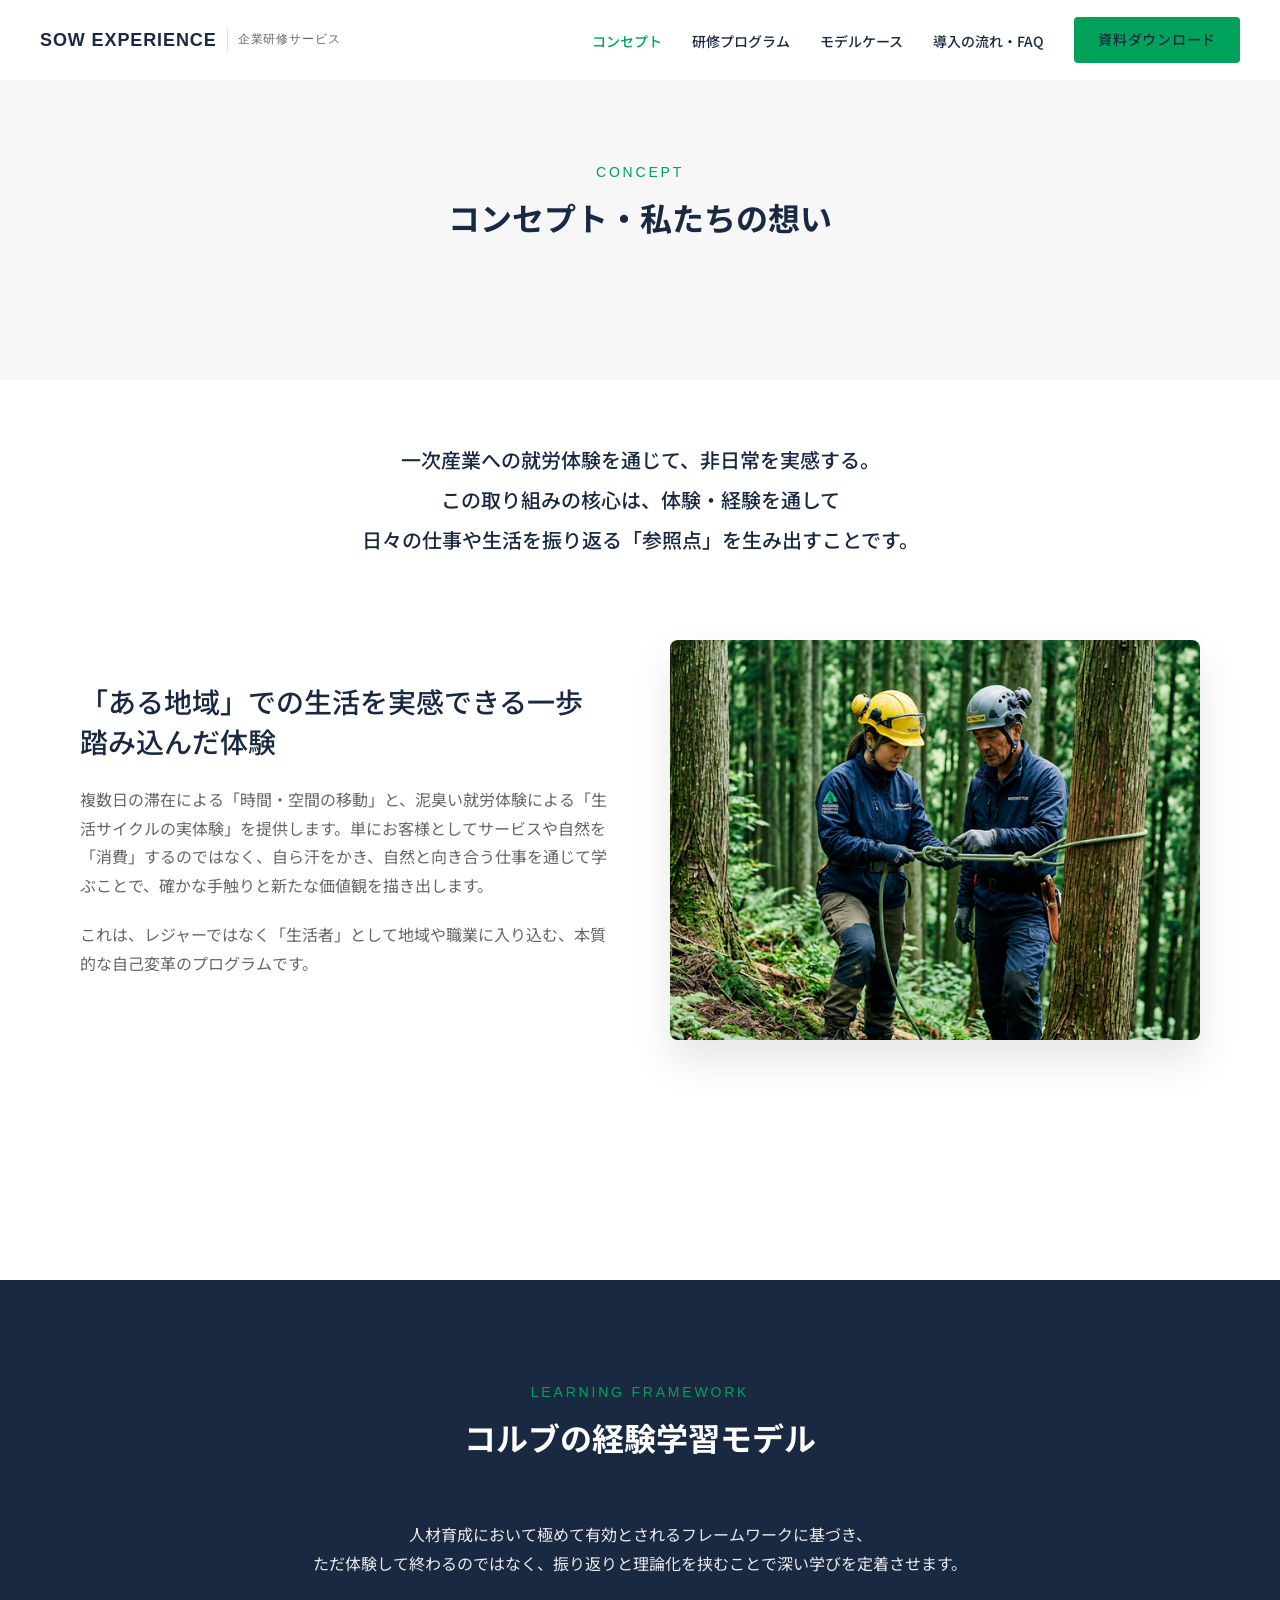
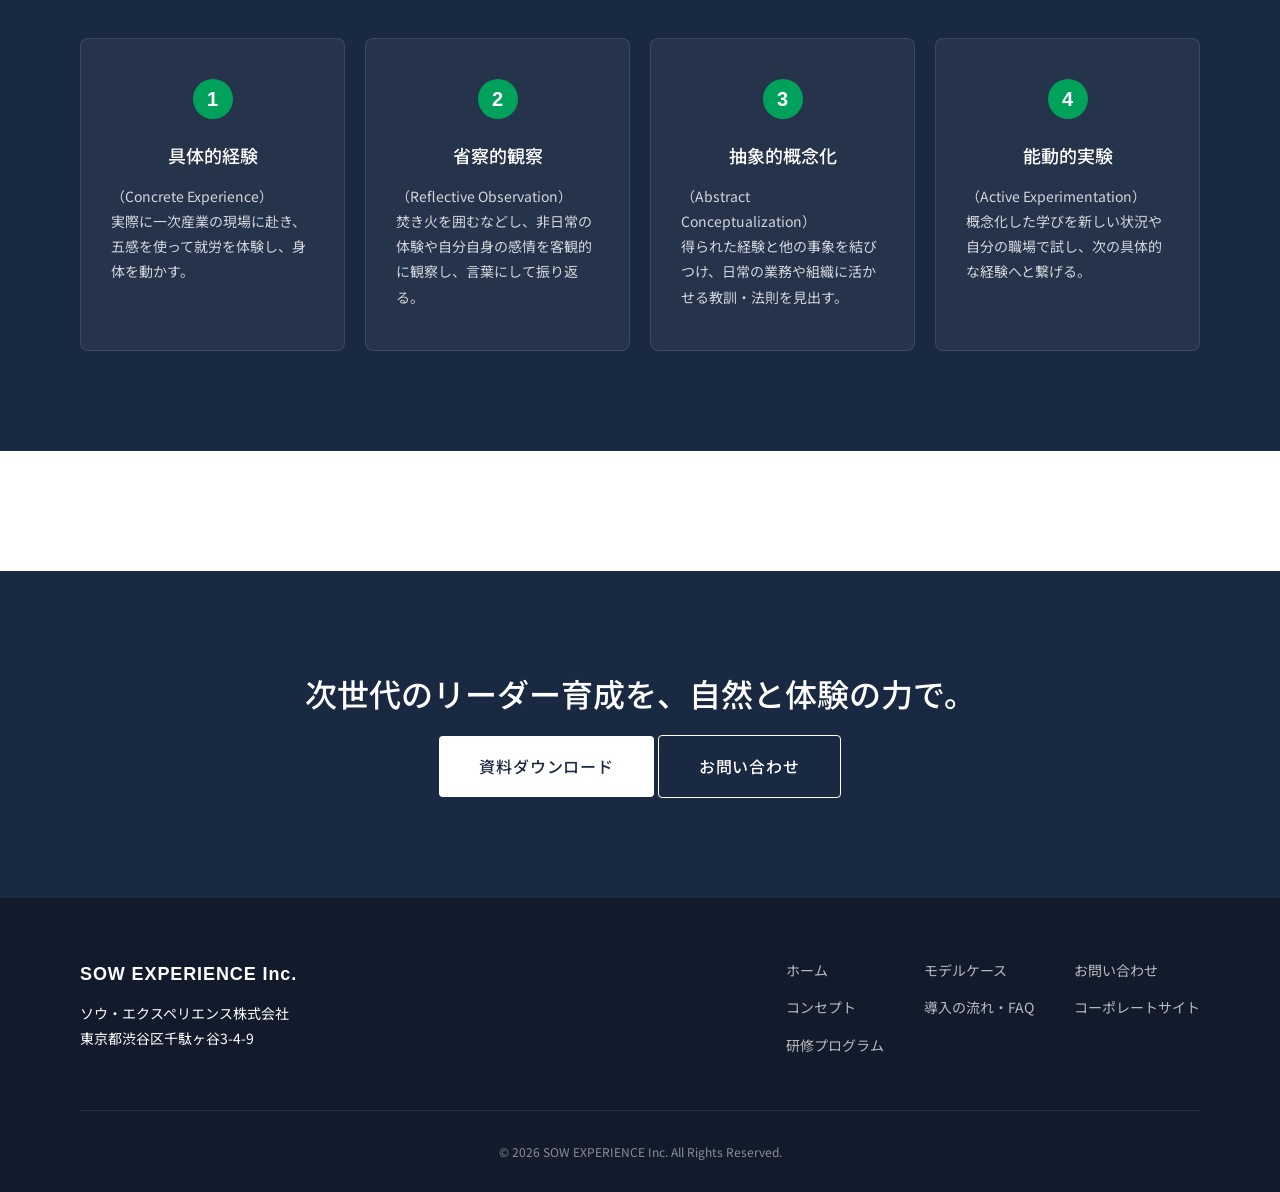
==== corporate-training-site/concept.html @ 16fe9d67 "Add website files properly" ====
<!DOCTYPE html>
<html lang="ja">

<head>
    <meta charset="UTF-8">
    <meta name="viewport" content="width=device-width, initial-scale=1.0">
    <title>コンセプト・私たちの想い｜SOW EXPERIENCE 企業研修</title>
    <link href="https://fonts.googleapis.com/css2?family=Noto+Sans+JP:wght@400;500;700&display=swap" rel="stylesheet">
    <link rel="stylesheet" href="css/style.css">
    <link rel="stylesheet" href="css/concept.css">
</head>

<body>

    <header class="header">
        <div class="header-container">
            <a href="index.html" class="logo">
                SOW EXPERIENCE <span>企業研修サービス</span>
            </a>
            <nav>
                <ul class="nav-links">
                    <li><a href="concept.html" style="color: var(--accent-color);">コンセプト</a></li>
                    <li><a href="program.html">研修プログラム</a></li>
                    <li><a href="modelcase.html">モデルケース</a></li>
                    <li><a href="flow.html">導入の流れ・FAQ</a></li>
                    <li class="header-cta"><a href="contact.html" class="btn btn-primary">資料ダウンロード</a></li>
                </ul>
            </nav>
        </div>
    </header>

    <main>
        <section class="page-header">
            <div class="container">
                <div class="section-title">
                    <span class="en">Concept</span>
                    <h1 class="ja">コンセプト・私たちの想い</h1>
                </div>
            </div>
        </section>

        <section class="section-padding" style="padding-top: 60px;">
            <div class="container">
                <p class="concept-intro">
                    一次産業への就労体験を通じて、非日常を実感する。<br>
                    この取り組みの核心は、体験・経験を通して<br>
                    日々の仕事や生活を振り返る「参照点」を生み出すことです。
                </p>

                <div class="concept-section">
                    <div class="concept-image">
                        <!-- Placeholder concept image -->
                        <div
                            style="background-image: url('images/program-forestry.jpg'); background-size: cover; background-position: center; height: 400px; width: 100%;">
                        </div>
                    </div>
                    <div class="concept-text">
                        <h3>「ある地域」での生活を実感できる一歩踏み込んだ体験</h3>
                        <p>複数日の滞在による「時間・空間の移動」と、泥臭い就労体験による「生活サイクルの実体験」を提供します。単にお客様としてサービスや自然を「消費」するのではなく、自ら汗をかき、自然と向き合う仕事を通じて学ぶことで、確かな手触りと新たな価値観を描き出します。
                        </p>
                        <p>これは、レジャーではなく「生活者」として地域や職業に入り込む、本質的な自己変革のプログラムです。</p>
                    </div>
                </div>
            </div>
        </section>

        <section class="learning-model">
            <div class="container">
                <div class="section-title">
                    <span class="en">Learning Framework</span>
                    <h2 class="ja">コルブの経験学習モデル</h2>
                </div>
                <p style="text-align: center; max-width: 800px; margin: 0 auto; opacity: 0.9;">
                    人材育成において極めて有効とされるフレームワークに基づき、<br>
                    ただ体験して終わるのではなく、振り返りと理論化を挟むことで深い学びを定着させます。
                </p>

                <div class="model-steps">
                    <div class="model-step">
                        <span class="model-step-num">1</span>
                        <h4>具体的経験</h4>
                        <p>（Concrete Experience）<br>実際に一次産業の現場に赴き、五感を使って就労を体験し、身体を動かす。</p>
                    </div>
                    <div class="model-step">
                        <span class="model-step-num">2</span>
                        <h4>省察的観察</h4>
                        <p>（Reflective Observation）<br>焚き火を囲むなどし、非日常の体験や自分自身の感情を客観的に観察し、言葉にして振り返る。</p>
                    </div>
                    <div class="model-step">
                        <span class="model-step-num">3</span>
                        <h4>抽象的概念化</h4>
                        <p>（Abstract Conceptualization）<br>得られた経験と他の事象を結びつけ、日常の業務や組織に活かせる教訓・法則を見出す。</p>
                    </div>
                    <div class="model-step">
                        <span class="model-step-num">4</span>
                        <h4>能動的実験</h4>
                        <p>（Active Experimentation）<br>概念化した学びを新しい状況や自分の職場で試し、次の具体的な経験へと繋げる。</p>
                    </div>
                </div>
            </div>
        </section>

        <section class="contact-cta">
            <div class="container">
                <h2>次世代のリーダー育成を、自然と体験の力で。</h2>
                <div class="hero-cta">
                    <a href="contact.html" class="btn btn-primary"
                        style="background-color: var(--white); color: var(--primary-color);">資料ダウンロード</a>
                    <a href="contact.html" class="btn btn-outline" style="border-color: white; color: white;">お問い合わせ</a>
                </div>
            </div>
        </section>
    </main>

    <footer class="footer">
        <div class="container">
            <div class="footer-inner">
                <div class="footer-brand">
                    <div class="footer-logo">SOW EXPERIENCE Inc.</div>
                    <p>ソウ・エクスペリエンス株式会社<br>東京都渋谷区千駄ヶ谷3-4-9</p>
                </div>
                <div class="footer-links">
                    <ul>
                        <li><a href="index.html">ホーム</a></li>
                        <li><a href="concept.html">コンセプト</a></li>
                        <li><a href="program.html">研修プログラム</a></li>
                    </ul>
                    <ul>
                        <li><a href="modelcase.html">モデルケース</a></li>
                        <li><a href="flow.html">導入の流れ・FAQ</a></li>
                    </ul>
                    <ul>
                        <li><a href="contact.html">お問い合わせ</a></li>
                        <li><a href="https://corporate.sowxp.co.jp/" target="_blank">コーポレートサイト</a></li>
                    </ul>
                </div>
            </div>
            <div class="copyright">
                &copy; 2026 SOW EXPERIENCE Inc. All Rights Reserved.
            </div>
        </div>
    </footer>

</body>

</html>
---- corporate-training-site/css/style.css ----
/* Reset and Base Styles */
* {
    margin: 0;
    padding: 0;
    box-sizing: border-box;
}

:root {
    --primary-color: #1a2942; /* Navy */
    --accent-color: #00a25b;  /* Green */
    --bg-color: #ffffff;
    --bg-alt-color: #f7f7f7;
    --text-color: #333333;
    --text-light: #666666;
    --white: #ffffff;
    --font-heading: 'Noto Sans JP', sans-serif;
    --font-body: 'Noto Sans JP', sans-serif;
    --font-en: 'Acumin Pro', 'Helvetica Neue', Helvetica, Arial, sans-serif; /* Fallback sans-serif */
}

body {
    font-family: var(--font-body);
    color: var(--text-color);
    background-color: var(--bg-color);
    line-height: 1.8;
    font-size: 16px;
    -webkit-font-smoothing: antialiased;
}

h1, h2, h3, h4, h5, h6 {
    font-family: var(--font-heading);
    color: var(--primary-color);
    line-height: 1.4;
    font-weight: 500;
}

a {
    color: var(--accent-color);
    text-decoration: none;
    transition: color 0.3s ease, opacity 0.3s ease;
}

a:hover {
    opacity: 0.8;
}

img {
    max-width: 100%;
    height: auto;
    display: block;
}

/* Layout Utilities */
.container {
    width: 100%;
    max-width: 1200px;
    margin: 0 auto;
    padding: 0 40px;
}

.section-padding {
    padding: 120px 0;
}

@media (max-width: 768px) {
    .section-padding {
        padding: 80px 0;
    }
    .container {
        padding: 0 20px;
    }
}

/* Typography Utilities */
.section-title {
    text-align: center;
    margin-bottom: 60px;
}

.section-title .en {
    display: block;
    font-family: var(--font-en);
    color: var(--accent-color);
    font-size: 14px;
    letter-spacing: 0.2em;
    margin-bottom: 10px;
    text-transform: uppercase;
}

.section-title .ja {
    font-size: 32px;
    font-weight: 700;
}

/* Buttons */
.btn {
    display: inline-flex;
    align-items: center;
    justify-content: center;
    padding: 16px 40px;
    border-radius: 4px;
    font-weight: 500;
    text-align: center;
    cursor: pointer;
    transition: all 0.3s ease;
    border: none;
    font-size: 16px;
    letter-spacing: 0.05em;
}

.btn-primary {
    background-color: var(--accent-color);
    color: var(--white);
}

.btn-primary:hover {
    background-color: #008f50;
    color: var(--white);
    transform: translateY(-2px);
    box-shadow: 0 4px 12px rgba(0, 162, 91, 0.2);
}

.btn-outline {
    background-color: transparent;
    border: 1px solid var(--primary-color);
    color: var(--primary-color);
}

.btn-outline:hover {
    background-color: var(--primary-color);
    color: var(--white);
}

/* Header */
.header {
    position: fixed;
    top: 0;
    left: 0;
    width: 100%;
    background-color: rgba(255, 255, 255, 0.95);
    backdrop-filter: blur(10px);
    z-index: 100;
    border-bottom: 1px solid rgba(0,0,0,0.05);
    transition: all 0.3s ease;
}

.header-container {
    display: flex;
    justify-content: space-between;
    align-items: center;
    height: 80px;
    padding: 0 40px;
    max-width: 1400px;
    margin: 0 auto;
}

.logo {
    display: flex;
    align-items: center;
    font-family: var(--font-en);
    font-size: 18px;
    font-weight: 700;
    color: var(--primary-color);
    letter-spacing: 0.05em;
}

.logo span {
    font-size: 12px;
    font-weight: normal;
    margin-left: 10px;
    color: var(--text-light);
    border-left: 1px solid #ddd;
    padding-left: 10px;
}

.nav-links {
    display: flex;
    gap: 30px;
    list-style: none;
    align-items: center;
}

.nav-links a {
    color: var(--primary-color);
    font-size: 14px;
    font-weight: 500;
}

.nav-links a:hover {
    color: var(--accent-color);
}

.header-cta .btn {
    padding: 10px 24px;
    font-size: 14px;
}

/* Contact CTA Section (Pre-Footer) */
.contact-cta {
    background-color: var(--primary-color);
    color: var(--white);
    text-align: center;
    padding: 100px 0;
}

.contact-cta h2 {
    color: var(--white);
    font-size: 32px;
    margin-bottom: 20px;
}

.contact-cta p {
    font-size: 16px;
    margin-bottom: 40px;
    opacity: 0.9;
}

/* Footer */
.footer {
    background-color: #111b2b;
    color: var(--white);
    padding: 60px 0 30px;
    font-size: 14px;
}

.footer-inner {
    display: flex;
    justify-content: space-between;
    margin-bottom: 40px;
}

.footer-logo {
    font-family: var(--font-en);
    font-size: 18px;
    font-weight: 700;
    letter-spacing: 0.05em;
    margin-bottom: 10px;
}

.footer-links {
    display: flex;
    gap: 40px;
}

.footer-links ul {
    list-style: none;
}

.footer-links li {
    margin-bottom: 12px;
}

.footer-links a {
    color: rgba(255,255,255,0.7);
}

.footer-links a:hover {
    color: var(--white);
}

.copyright {
    text-align: center;
    color: rgba(255,255,255,0.5);
    border-top: 1px solid rgba(255,255,255,0.1);
    padding-top: 30px;
    font-size: 12px;
}
---- corporate-training-site/css/concept.css ----
/* Concept Page Specific Styles */

.page-header {
    padding: 160px 0 80px;
    background-color: var(--bg-alt-color);
    text-align: center;
}

.concept-intro {
    font-size: 20px;
    font-weight: 500;
    line-height: 2;
    margin-bottom: 80px;
    text-align: center;
    color: var(--primary-color);
}

.concept-section {
    display: flex;
    align-items: center;
    gap: 60px;
    margin-bottom: 120px;
}

.concept-section:nth-child(even) {
    flex-direction: row-reverse;
}

.concept-text {
    flex: 1;
}

.concept-text h3 {
    font-size: 28px;
    margin-bottom: 24px;
    color: var(--primary-color);
}

.concept-text p {
    font-size: 16px;
    color: var(--text-light);
    margin-bottom: 20px;
}

.concept-image {
    flex: 1;
    border-radius: 8px;
    overflow: hidden;
    box-shadow: 0 20px 40px rgba(0, 0, 0, 0.1);
}

.concept-image img {
    width: 100%;
    height: auto;
    object-fit: cover;
}

/* Learning Model */
.learning-model {
    background-color: var(--primary-color);
    color: var(--white);
    padding: 100px 0;
    margin-bottom: 120px;
}

.learning-model .section-title h2 {
    color: var(--white);
}

.learning-model .section-title .en {
    color: var(--accent-color);
}

.model-steps {
    display: grid;
    grid-template-columns: repeat(4, 1fr);
    gap: 20px;
    margin-top: 60px;
}

.model-step {
    background-color: rgba(255, 255, 255, 0.05);
    padding: 40px 30px;
    border-radius: 8px;
    text-align: center;
    position: relative;
    border: 1px solid rgba(255, 255, 255, 0.1);
}

.model-step-num {
    display: inline-flex;
    align-items: center;
    justify-content: center;
    width: 40px;
    height: 40px;
    background-color: var(--accent-color);
    color: var(--white);
    border-radius: 50%;
    font-size: 20px;
    font-weight: 700;
    font-family: var(--font-en);
    margin-bottom: 24px;
}

.model-step h4 {
    color: var(--white);
    font-size: 18px;
    margin-bottom: 16px;
}

.model-step p {
    font-size: 14px;
    color: rgba(255, 255, 255, 0.8);
    text-align: left;
}

@media (max-width: 992px) {

    .concept-section,
    .concept-section:nth-child(even) {
        flex-direction: column;
        gap: 40px;
    }

    .model-steps {
        grid-template-columns: repeat(2, 1fr);
    }
}

@media (max-width: 768px) {
    .model-steps {
        grid-template-columns: 1fr;
    }

    .concept-text h3 {
        font-size: 24px;
    }
}
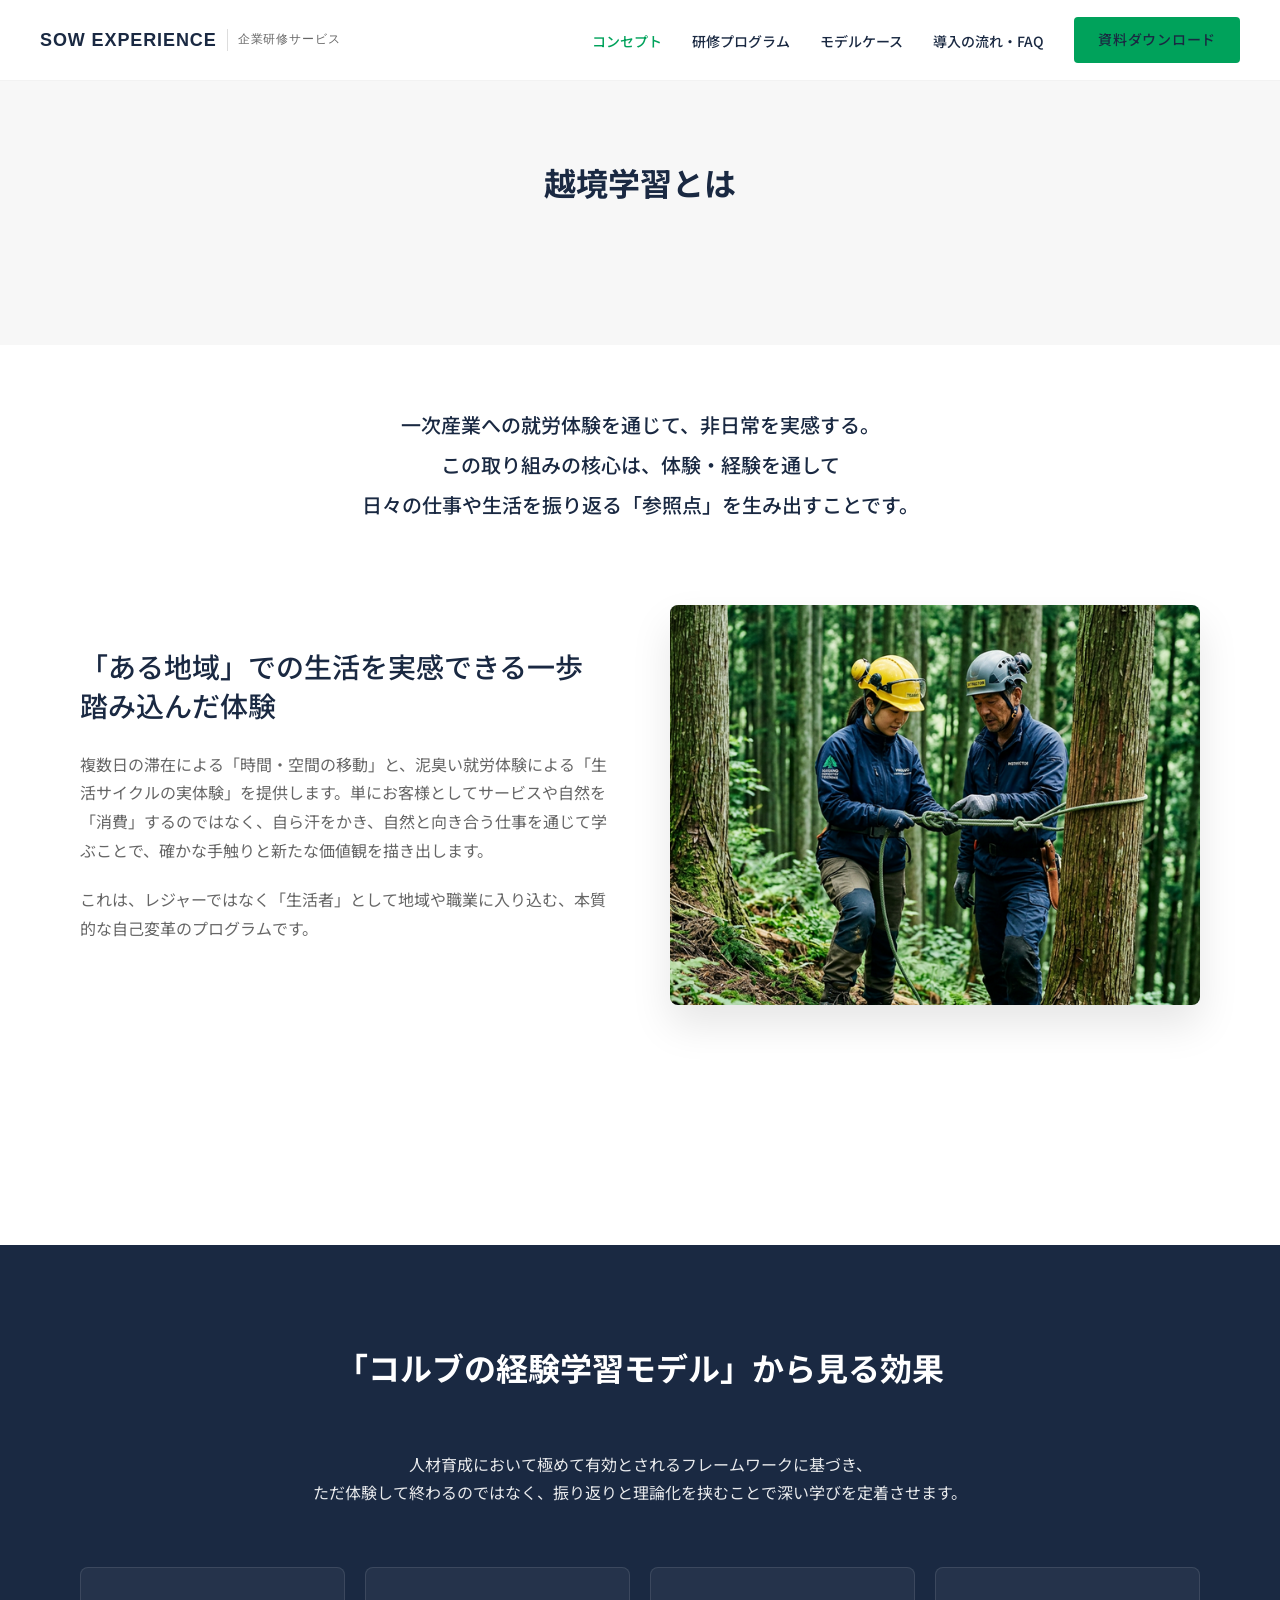
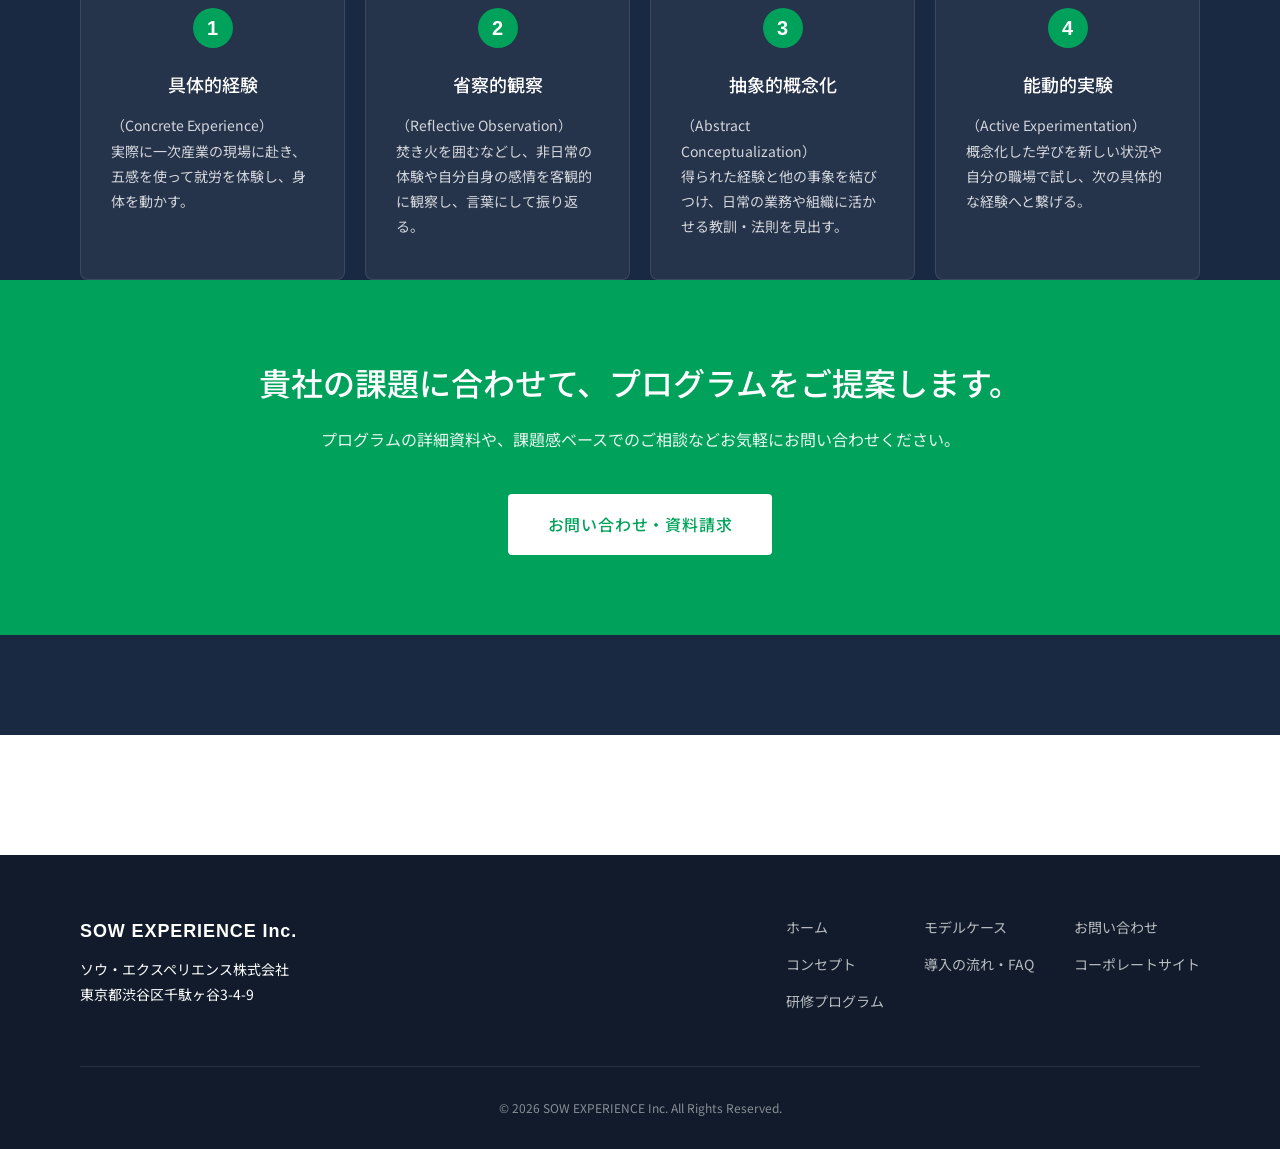
==== commit 17168e41: "Apply detailed text and UI design fixes" ====
--- a/corporate-training-site/concept.html
+++ b/corporate-training-site/concept.html
@@ -33,8 +33,7 @@
         <section class="page-header">
             <div class="container">
                 <div class="section-title">
-                    <span class="en">Concept</span>
-                    <h1 class="ja">コンセプト・私たちの想い</h1>
+                    <h1 class="ja">越境学習とは</h1>
                 </div>
             </div>
         </section>
@@ -67,8 +66,7 @@
         <section class="learning-model">
             <div class="container">
                 <div class="section-title">
-                    <span class="en">Learning Framework</span>
-                    <h2 class="ja">コルブの経験学習モデル</h2>
+                    <h2 class="ja">「コルブの経験学習モデル」から見る効果</h2>
                 </div>
                 <p style="text-align: center; max-width: 800px; margin: 0 auto; opacity: 0.9;">
                     人材育成において極めて有効とされるフレームワークに基づき、<br>
@@ -98,18 +96,17 @@
                     </div>
                 </div>
             </div>
-        </section>
-
-        <section class="contact-cta">
-            <div class="container">
-                <h2>次世代のリーダー育成を、自然と体験の力で。</h2>
-                <div class="hero-cta">
-                    <a href="contact.html" class="btn btn-primary"
-                        style="background-color: var(--white); color: var(--primary-color);">資料ダウンロード</a>
-                    <a href="contact.html" class="btn btn-outline" style="border-color: white; color: white;">お問い合わせ</a>
+            <!-- Global Contact CTA -->
+            <section class="contact-cta">
+                <div class="container">
+                    <h2>貴社の課題に合わせて、プログラムをご提案します。</h2>
+                    <p>プログラムの詳細資料や、課題感ベースでのご相談などお気軽にお問い合わせください。</p>
+                    <div class="hero-cta">
+                        <a href="contact.html" class="btn btn-primary"
+                            style="background-color: var(--white); color: var(--accent-color);">お問い合わせ・資料請求</a>
+                    </div>
                 </div>
-            </div>
-        </section>
+            </section>
     </main>
 
     <footer class="footer">
--- a/corporate-training-site/css/style.css
+++ b/corporate-training-site/css/style.css
@@ -6,8 +6,10 @@
 }
 
 :root {
-    --primary-color: #1a2942; /* Navy */
-    --accent-color: #00a25b;  /* Green */
+    --primary-color: #1a2942;
+    /* Navy */
+    --accent-color: #00a25b;
+    /* Green */
     --bg-color: #ffffff;
     --bg-alt-color: #f7f7f7;
     --text-color: #333333;
@@ -15,7 +17,8 @@
     --white: #ffffff;
     --font-heading: 'Noto Sans JP', sans-serif;
     --font-body: 'Noto Sans JP', sans-serif;
-    --font-en: 'Acumin Pro', 'Helvetica Neue', Helvetica, Arial, sans-serif; /* Fallback sans-serif */
+    --font-en: 'Acumin Pro', 'Helvetica Neue', Helvetica, Arial, sans-serif;
+    /* Fallback sans-serif */
 }
 
 body {
@@ -27,7 +30,12 @@
     -webkit-font-smoothing: antialiased;
 }
 
-h1, h2, h3, h4, h5, h6 {
+h1,
+h2,
+h3,
+h4,
+h5,
+h6 {
     font-family: var(--font-heading);
     color: var(--primary-color);
     line-height: 1.4;
@@ -66,6 +74,7 @@
     .section-padding {
         padding: 80px 0;
     }
+
     .container {
         padding: 0 20px;
     }
@@ -140,7 +149,7 @@
     background-color: rgba(255, 255, 255, 0.95);
     backdrop-filter: blur(10px);
     z-index: 100;
-    border-bottom: 1px solid rgba(0,0,0,0.05);
+    border-bottom: 1px solid rgba(0, 0, 0, 0.05);
     transition: all 0.3s ease;
 }
 
@@ -195,12 +204,12 @@
     font-size: 14px;
 }
 
-/* Contact CTA Section (Pre-Footer) */
+/* Contact CTA */
 .contact-cta {
-    background-color: var(--primary-color);
-    color: var(--white);
-    text-align: center;
-    padding: 100px 0;
+    background-color: var(--accent-color);
+    color: var(--white);
+    text-align: center;
+    padding: 80px 0;
 }
 
 .contact-cta h2 {
@@ -251,7 +260,7 @@
 }
 
 .footer-links a {
-    color: rgba(255,255,255,0.7);
+    color: rgba(255, 255, 255, 0.7);
 }
 
 .footer-links a:hover {
@@ -260,8 +269,8 @@
 
 .copyright {
     text-align: center;
-    color: rgba(255,255,255,0.5);
-    border-top: 1px solid rgba(255,255,255,0.1);
+    color: rgba(255, 255, 255, 0.5);
+    border-top: 1px solid rgba(255, 255, 255, 0.1);
     padding-top: 30px;
     font-size: 12px;
-}
+}
